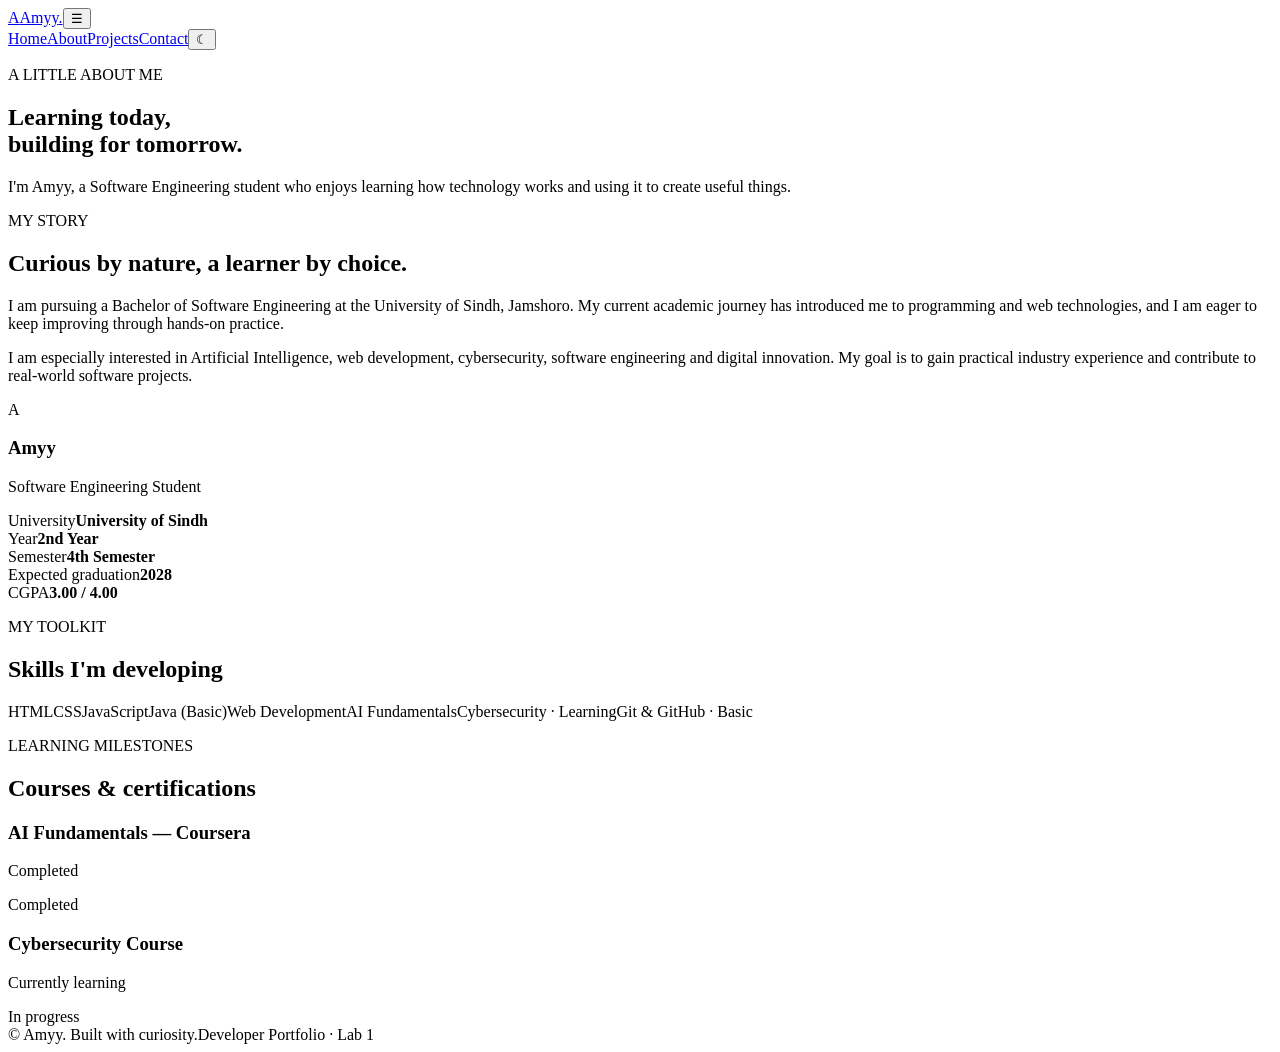
==== about.html @ 0d093e4b "Add files via upload" ====
<!doctype html>
<html lang="en"><head><meta charset="utf-8"><meta name="viewport" content="width=device-width, initial-scale=1"><meta name="description" content="Learn about Amyy, a Software Engineering student."><title>About | Amyy</title><link rel="stylesheet" href="css/style.css"><script src="js/script.js" defer></script></head>
<body><header class="site-header"><a class="brand" href="index.html"><span class="brand-mark">A</span><span>Amyy<span class="brand-dot">.</span></span></a><button class="menu-toggle" aria-label="Toggle navigation" aria-expanded="false">☰</button><nav class="nav-links" aria-label="Main navigation"><a href="index.html">Home</a><a class="active" href="about.html">About</a><a href="projects.html">Projects</a><a href="contact.html">Contact</a><button class="theme-toggle" type="button" aria-label="Toggle color theme">☾</button></nav></header>
<main><section class="page-hero container"><p class="eyebrow">A LITTLE ABOUT ME</p><h1>Learning today,<br><span class="gradient-text">building for tomorrow.</span></h1><p class="lead">I'm Amyy, a Software Engineering student who enjoys learning how technology works and using it to create useful things.</p></section>
<section class="section container two-column"><div><p class="eyebrow">MY STORY</p><h2>Curious by nature, a learner by choice.</h2><p>I am pursuing a Bachelor of Software Engineering at the University of Sindh, Jamshoro. My current academic journey has introduced me to programming and web technologies, and I am eager to keep improving through hands-on practice.</p><p>I am especially interested in Artificial Intelligence, web development, cybersecurity, software engineering and digital innovation. My goal is to gain practical industry experience and contribute to real-world software projects.</p></div><aside class="profile-panel"><span class="profile-initial">A</span><h3>Amyy</h3><p>Software Engineering Student</p><div class="profile-line"><span>University</span><strong>University of Sindh</strong></div><div class="profile-line"><span>Year</span><strong>2nd Year</strong></div><div class="profile-line"><span>Semester</span><strong>4th Semester</strong></div><div class="profile-line"><span>Expected graduation</span><strong>2028</strong></div><div class="profile-line"><span>CGPA</span><strong>3.00 / 4.00</strong></div></aside></section>
<section class="section section-soft"><div class="container"><div class="section-heading"><p class="eyebrow">MY TOOLKIT</p><h2>Skills I'm developing</h2></div><div class="skills-wrap"><span>HTML</span><span>CSS</span><span>JavaScript</span><span>Java (Basic)</span><span>Web Development</span><span>AI Fundamentals</span><span>Cybersecurity · Learning</span><span>Git & GitHub · Basic</span></div></div></section>
<section class="section container"><div class="section-heading"><p class="eyebrow">LEARNING MILESTONES</p><h2>Courses & certifications</h2></div><div class="timeline"><article><span class="timeline-dot"></span><div><h3>AI Fundamentals — Coursera</h3><p>Completed</p></div><span class="status status-done">Completed</span></article><article><span class="timeline-dot"></span><div><h3>Cybersecurity Course</h3><p>Currently learning</p></div><span class="status">In progress</span></article></div></section></main>
<footer class="site-footer"><div class="container footer-inner"><span>© <span class="year"></span> Amyy. Built with curiosity.</span><span>Developer Portfolio · Lab 1</span></div></footer></body></html>
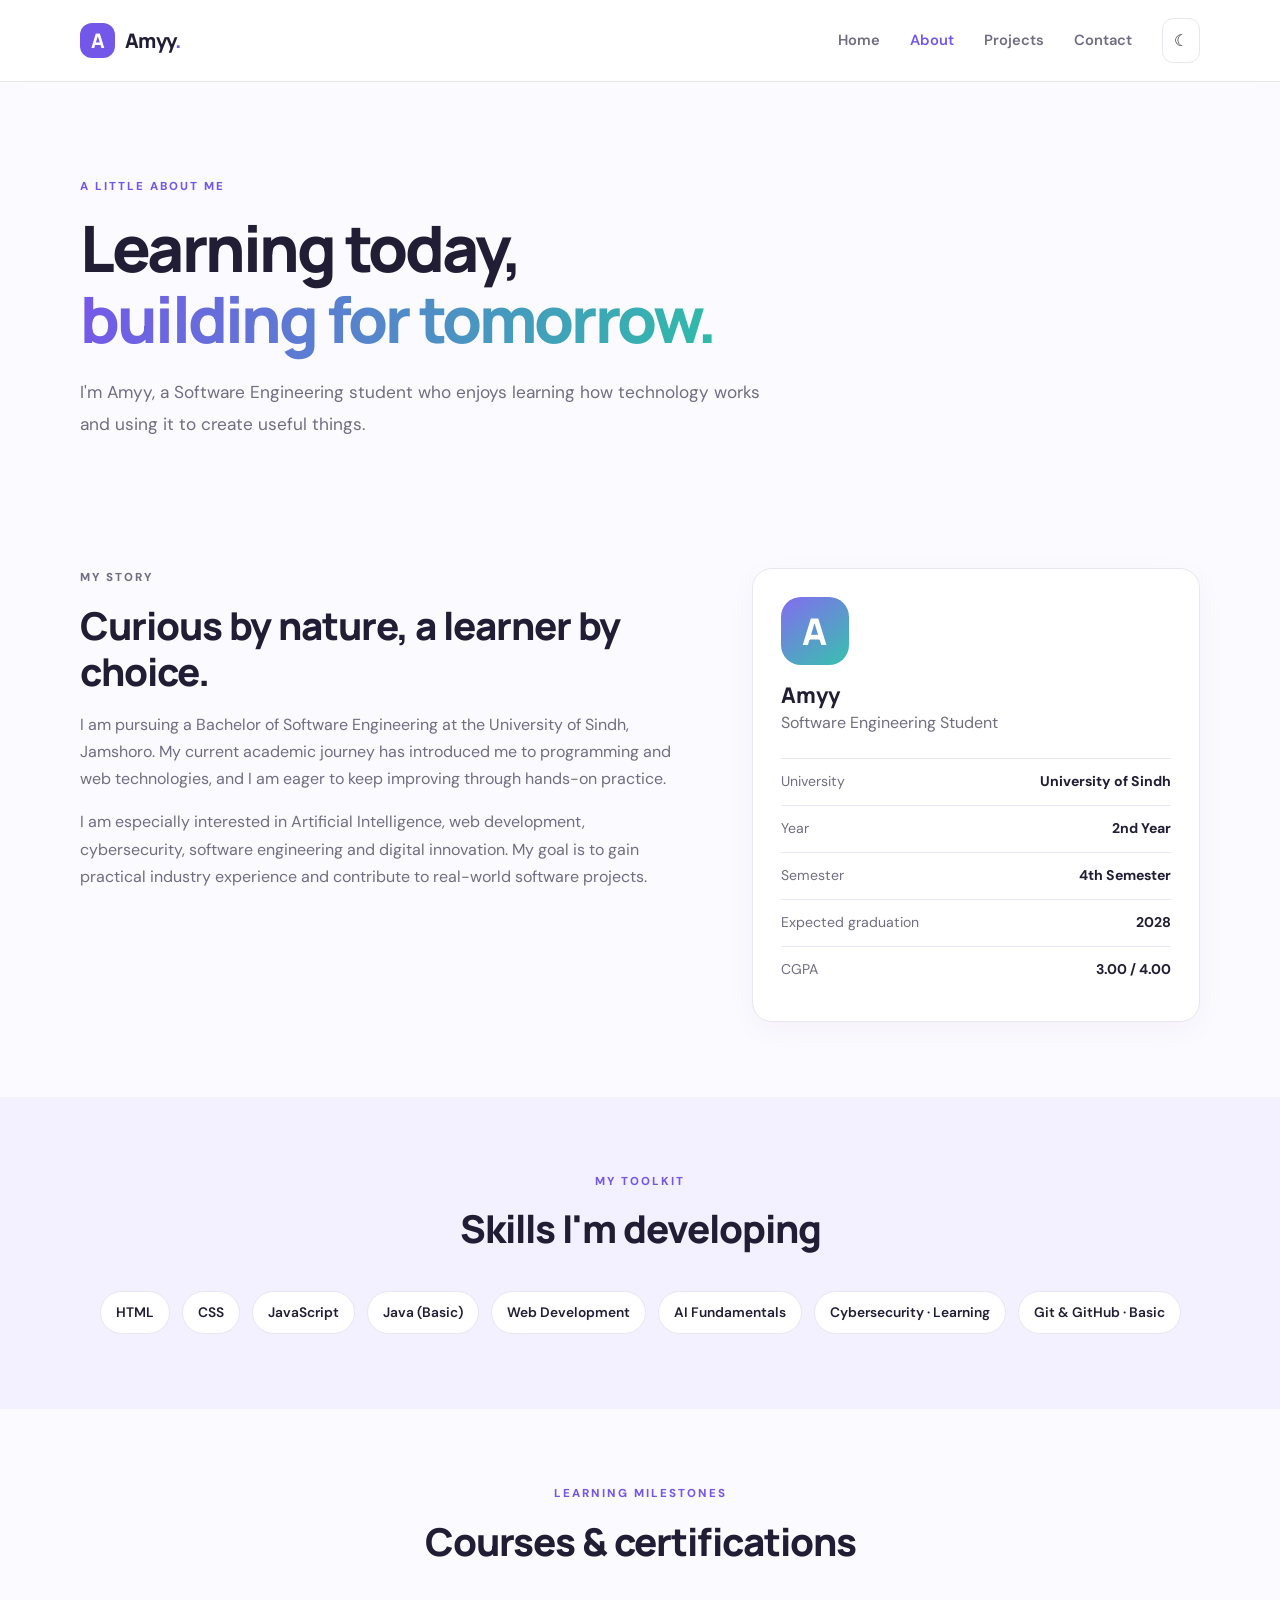
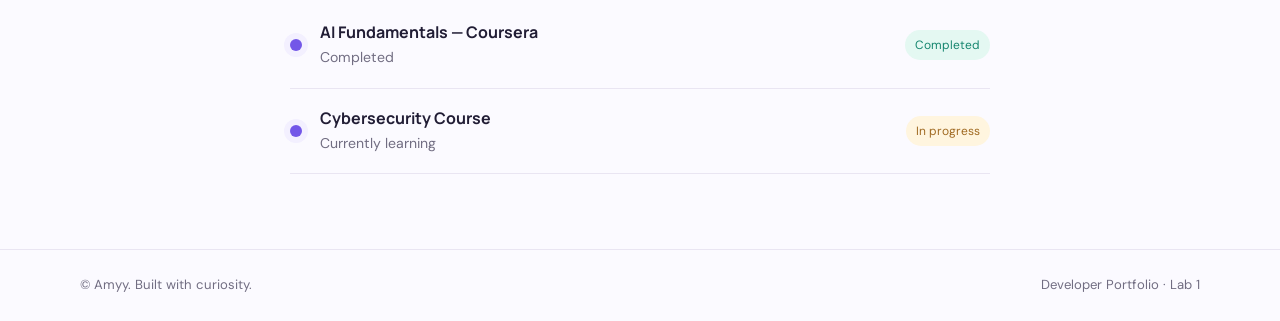
==== commit ff09ee6f: "Update about.html" ====
--- a/about.html
+++ b/about.html
@@ -1,5 +1,5 @@
 <!doctype html>
-<html lang="en"><head><meta charset="utf-8"><meta name="viewport" content="width=device-width, initial-scale=1"><meta name="description" content="Learn about Amyy, a Software Engineering student."><title>About | Amyy</title><link rel="stylesheet" href="css/style.css"><script src="js/script.js" defer></script></head>
+<html lang="en"><head><meta charset="utf-8"><meta name="viewport" content="width=device-width, initial-scale=1"><meta name="description" content="Learn about Amyy, a Software Engineering student."><title>About | Amyy</title><link rel="stylesheet" href="css/style.css"><script src="js/script.js" defer></script><link rel="stylesheet" href="./style.css"></head>
 <body><header class="site-header"><a class="brand" href="index.html"><span class="brand-mark">A</span><span>Amyy<span class="brand-dot">.</span></span></a><button class="menu-toggle" aria-label="Toggle navigation" aria-expanded="false">☰</button><nav class="nav-links" aria-label="Main navigation"><a href="index.html">Home</a><a class="active" href="about.html">About</a><a href="projects.html">Projects</a><a href="contact.html">Contact</a><button class="theme-toggle" type="button" aria-label="Toggle color theme">☾</button></nav></header>
 <main><section class="page-hero container"><p class="eyebrow">A LITTLE ABOUT ME</p><h1>Learning today,<br><span class="gradient-text">building for tomorrow.</span></h1><p class="lead">I'm Amyy, a Software Engineering student who enjoys learning how technology works and using it to create useful things.</p></section>
 <section class="section container two-column"><div><p class="eyebrow">MY STORY</p><h2>Curious by nature, a learner by choice.</h2><p>I am pursuing a Bachelor of Software Engineering at the University of Sindh, Jamshoro. My current academic journey has introduced me to programming and web technologies, and I am eager to keep improving through hands-on practice.</p><p>I am especially interested in Artificial Intelligence, web development, cybersecurity, software engineering and digital innovation. My goal is to gain practical industry experience and contribute to real-world software projects.</p></div><aside class="profile-panel"><span class="profile-initial">A</span><h3>Amyy</h3><p>Software Engineering Student</p><div class="profile-line"><span>University</span><strong>University of Sindh</strong></div><div class="profile-line"><span>Year</span><strong>2nd Year</strong></div><div class="profile-line"><span>Semester</span><strong>4th Semester</strong></div><div class="profile-line"><span>Expected graduation</span><strong>2028</strong></div><div class="profile-line"><span>CGPA</span><strong>3.00 / 4.00</strong></div></aside></section>
--- a/style.css
+++ b/style.css
@@ -0,0 +1,5 @@
+@import url('https://fonts.googleapis.com/css2?family=DM+Sans:wght@400;500;600;700&family=Manrope:wght@400;500;600;700;800&display=swap');
+:root{--bg:#fbfaff;--surface:#fff;--soft:#f3f0ff;--text:#211d35;--muted:#716d82;--line:#e9e5f2;--primary:#7357e8;--primary-dark:#5d43ca;--teal:#39b8a4;--shadow:0 18px 50px rgba(46,31,91,.09)}
+*{box-sizing:border-box}html{scroll-behavior:smooth}body{margin:0;background:var(--bg);color:var(--text);font-family:'DM Sans',Arial,sans-serif;line-height:1.7}a{color:inherit;text-decoration:none}button,input,textarea{font:inherit}.container{width:min(1120px,calc(100% - 44px));margin-inline:auto}.site-header{height:82px;display:flex;align-items:center;justify-content:space-between;padding:0 max(22px,calc((100% - 1120px)/2));background:rgba(255,255,255,.86);border-bottom:1px solid var(--line);position:sticky;top:0;z-index:20;backdrop-filter:blur(14px)}.brand{display:flex;align-items:center;gap:10px;font:800 1.25rem Manrope,sans-serif;letter-spacing:-.6px}.brand-mark{width:35px;height:35px;border-radius:12px;background:var(--primary);color:#fff;display:grid;place-items:center}.brand-dot{color:var(--primary)}.nav-links{display:flex;align-items:center;gap:30px}.nav-links>a{font-size:.92rem;color:var(--muted);font-weight:600}.nav-links>a:hover,.nav-links>a.active{color:var(--primary)}.theme-toggle,.menu-toggle{border:1px solid var(--line);background:var(--surface);color:var(--text);border-radius:11px;padding:8px 11px;cursor:pointer}.menu-toggle{display:none}.hero{min-height:590px;display:grid;grid-template-columns:1.1fr .9fr;align-items:center;gap:50px;padding-block:72px}.eyebrow{font-size:.72rem;letter-spacing:2px;font-weight:800;color:var(--primary);margin:0 0 15px}.hero h1,.page-hero h1{font:800 clamp(2.6rem,5.4vw,4.6rem)/1.12 Manrope,sans-serif;letter-spacing:-2.8px;margin:0 0 22px}.gradient-text{background:linear-gradient(100deg,#7658e9,#2ebba9);-webkit-background-clip:text;background-clip:text;color:transparent}.lead{font-size:1.08rem;line-height:1.85;color:var(--muted);max-width:610px}.hero-actions{display:flex;gap:13px;flex-wrap:wrap;margin-top:30px}.btn{display:inline-flex;align-items:center;justify-content:center;gap:12px;padding:13px 20px;border-radius:12px;font-weight:700;border:1px solid transparent;cursor:pointer;transition:.2s}.btn:hover{transform:translateY(-2px)}.btn-primary{background:var(--primary);color:#fff;box-shadow:0 9px 22px rgba(115,87,232,.22)}.btn-primary:hover{background:var(--primary-dark)}.btn-secondary{border-color:var(--line);background:var(--surface)}.quick-facts{display:flex;gap:22px;flex-wrap:wrap;color:var(--muted);font-size:.85rem;margin-top:36px}.hero-art{height:410px;position:relative;display:grid;place-items:center}.profile-orb{width:220px;height:220px;border-radius:50%;display:grid;place-items:center;background:linear-gradient(145deg,#846cf0,#36c2ad);box-shadow:0 30px 80px rgba(115,87,232,.27);position:relative;z-index:2}.profile-orb span{font:800 7rem Manrope;color:white;text-shadow:0 8px 20px #4836a455}.orbit{position:absolute;border:1px solid #d9d1fa;border-radius:50%;width:330px;height:330px}.orbit-two{width:410px;height:410px;border-style:dashed;border-color:#d9eee9}.float-card{position:absolute;z-index:3;background:var(--surface);padding:14px 17px;border-radius:15px;box-shadow:var(--shadow);font-weight:800;color:var(--primary)}.float-card small{display:block;color:var(--muted);font-weight:500;font-size:.72rem}.card-code{top:65px;left:0}.card-spark{right:0;bottom:75px;color:#22a995}.art-caption{position:absolute;bottom:5px;color:var(--muted);font-size:.78rem;letter-spacing:1px}.section{padding-block:75px}.section-heading{text-align:center;max-width:650px;margin:0 auto 38px}.section-heading h2,.two-column h2,.contact-note h2{font:800 clamp(1.8rem,3vw,2.5rem)/1.2 Manrope;margin:0 0 12px;letter-spacing:-1px}.section-heading>p:last-child,.interest-card p,.two-column p,.project-body>p:not(.project-type),.contact-note>p{color:var(--muted)}.interest-grid{display:grid;grid-template-columns:repeat(3,1fr);gap:20px}.interest-card,.profile-panel,.project-card,.contact-form{background:var(--surface);border:1px solid var(--line);border-radius:20px;box-shadow:0 8px 30px rgba(46,31,91,.035)}.interest-card{padding:28px}.icon-bubble{width:45px;height:45px;border-radius:14px;display:grid;place-items:center;background:var(--soft);color:var(--primary);font-size:1.3rem;font-weight:800}.interest-card h3{font:700 1.1rem Manrope;margin:20px 0 7px}.interest-card p{font-size:.92rem;margin:0}.cta-band{background:linear-gradient(110deg,#7155e4,#3bb9a7);color:#fff;padding:45px 0}.cta-inner{display:flex;align-items:center;justify-content:space-between;gap:25px}.cta-inner .eyebrow{color:#e4defe}.cta-inner h2{font:800 clamp(1.5rem,3vw,2.2rem) Manrope;margin:0}.btn-light{background:#fff;color:#5942c4}.site-footer{border-top:1px solid var(--line);padding:24px 0;color:var(--muted);font-size:.82rem}.footer-inner{display:flex;justify-content:space-between;gap:15px;flex-wrap:wrap}.page-hero{padding-block:95px 35px}.page-hero h1{font-size:clamp(2.6rem,5vw,4.2rem)}.page-hero .lead{max-width:700px}.two-column{display:grid;grid-template-columns:1.15fr .85fr;gap:65px;align-items:start}.profile-panel{padding:28px}.profile-initial{width:68px;height:68px;display:grid;place-items:center;border-radius:20px;background:linear-gradient(145deg,#846cf0,#36c2ad);color:white;font:800 2.3rem Manrope}.profile-panel h3{font:800 1.35rem Manrope;margin:15px 0 0}.profile-panel>p{color:var(--muted);margin:0 0 22px}.profile-line,.contact-detail{display:flex;justify-content:space-between;gap:15px;padding:11px 0;border-top:1px solid var(--line);font-size:.88rem}.profile-line span,.contact-detail span{color:var(--muted)}.profile-line strong,.contact-detail strong{text-align:right}.section-soft{background:var(--soft)}.skills-wrap{display:flex;justify-content:center;gap:12px;flex-wrap:wrap}.skills-wrap span,.tag-list span{padding:9px 15px;border-radius:30px;background:var(--surface);border:1px solid var(--line);font-size:.86rem;font-weight:600}.timeline{max-width:700px;margin:auto}.timeline article{display:flex;align-items:center;gap:18px;padding:18px 0;border-bottom:1px solid var(--line)}.timeline-dot{width:12px;height:12px;border-radius:50%;background:var(--primary);box-shadow:0 0 0 6px var(--soft)}.timeline article div{flex:1}.timeline h3{font:700 1rem Manrope;margin:0}.timeline p{color:var(--muted);margin:3px 0 0;font-size:.88rem}.status{font-size:.75rem;color:#a06a22;background:#fff5df;padding:5px 10px;border-radius:20px}.status-done{color:#16866f;background:#e4f8f2}.project-grid{display:grid;grid-template-columns:repeat(2,1fr);gap:24px}.project-card{overflow:hidden}.project-visual{height:190px;display:flex;align-items:center;justify-content:center;position:relative;overflow:hidden}.project-visual>span{font:800 4.5rem Manrope;color:#fff;opacity:.92}.project-visual small{position:absolute;bottom:15px;left:20px;color:#ffffffc9;font-weight:700;letter-spacing:1.5px}.visual-purple{background:linear-gradient(135deg,#6d54d8,#b38de9)}.visual-teal{background:linear-gradient(135deg,#188e8b,#64d1b3)}.visual-orange{background:linear-gradient(135deg,#dc8751,#f1c16e)}.visual-blue{background:linear-gradient(135deg,#3c63bd,#71b7e9)}.project-body{padding:24px}.project-type{font-size:.7rem;letter-spacing:1.5px;color:var(--primary);font-weight:800;margin:0 0 7px}.project-body h2{font:800 1.25rem Manrope;margin:0 0 8px}.project-body>p:not(.project-type){font-size:.9rem;min-height:78px}.tag-list{display:flex;gap:7px;flex-wrap:wrap;margin-top:18px}.tag-list span{font-size:.72rem;padding:5px 10px;background:var(--soft)}.contact-layout{display:grid;grid-template-columns:.8fr 1.2fr;gap:45px;align-items:start}.contact-note{padding:15px 0}.contact-note h2{margin-top:20px}.contact-detail{justify-content:flex-start;flex-direction:column;gap:2px;margin-top:12px}.contact-form{padding:30px;display:grid;gap:9px}.contact-form label{font-size:.86rem;font-weight:700;margin-top:7px}.contact-form input,.contact-form textarea{width:100%;padding:13px 14px;border:1px solid var(--line);border-radius:10px;background:var(--bg);color:var(--text);outline:none}.contact-form input:focus,.contact-form textarea:focus{border-color:var(--primary);box-shadow:0 0 0 3px #7357e822}.contact-form textarea{resize:vertical}.contact-form .btn{margin-top:10px}.form-message{margin:0;color:#16866f;font-size:.88rem}.privacy-note{font-size:.77rem;color:var(--muted);margin-top:20px}.dark-theme{--bg:#171525;--surface:#211e32;--soft:#292440;--text:#f3f0ff;--muted:#b2adc5;--line:#39334e;--shadow:0 18px 50px rgba(0,0,0,.22)}.dark-theme .site-header{background:rgba(33,30,50,.9)}.dark-theme .skills-wrap span,.dark-theme .tag-list span{background:var(--surface)}
+@media(max-width:800px){.hero{grid-template-columns:1fr;padding-top:60px}.hero-art{height:360px;max-width:500px;width:100%;margin:auto}.interest-grid{grid-template-columns:1fr}.two-column,.contact-layout{grid-template-columns:1fr;gap:28px}.nav-links{gap:16px}.page-hero{padding-top:65px}}
+@media(max-width:620px){.site-header{height:70px}.menu-toggle{display:block}.nav-links{display:none;position:absolute;top:69px;left:0;right:0;background:var(--surface);padding:20px 24px;border-bottom:1px solid var(--line);flex-direction:column;align-items:stretch;gap:16px}.nav-links.open{display:flex}.theme-toggle{align-self:flex-start}.hero{padding-block:50px}.hero h1,.page-hero h1{letter-spacing:-1.5px}.hero-art{height:310px}.profile-orb{width:170px;height:170px}.profile-orb span{font-size:5.5rem}.orbit{width:270px;height:270px}.orbit-two{width:310px;height:310px}.card-code{top:35px}.card-spark{bottom:45px}.project-grid{grid-template-columns:1fr}.project-body>p:not(.project-type){min-height:0}.cta-inner{align-items:flex-start;flex-direction:column}.footer-inner{flex-direction:column}.section{padding-block:55px}}
